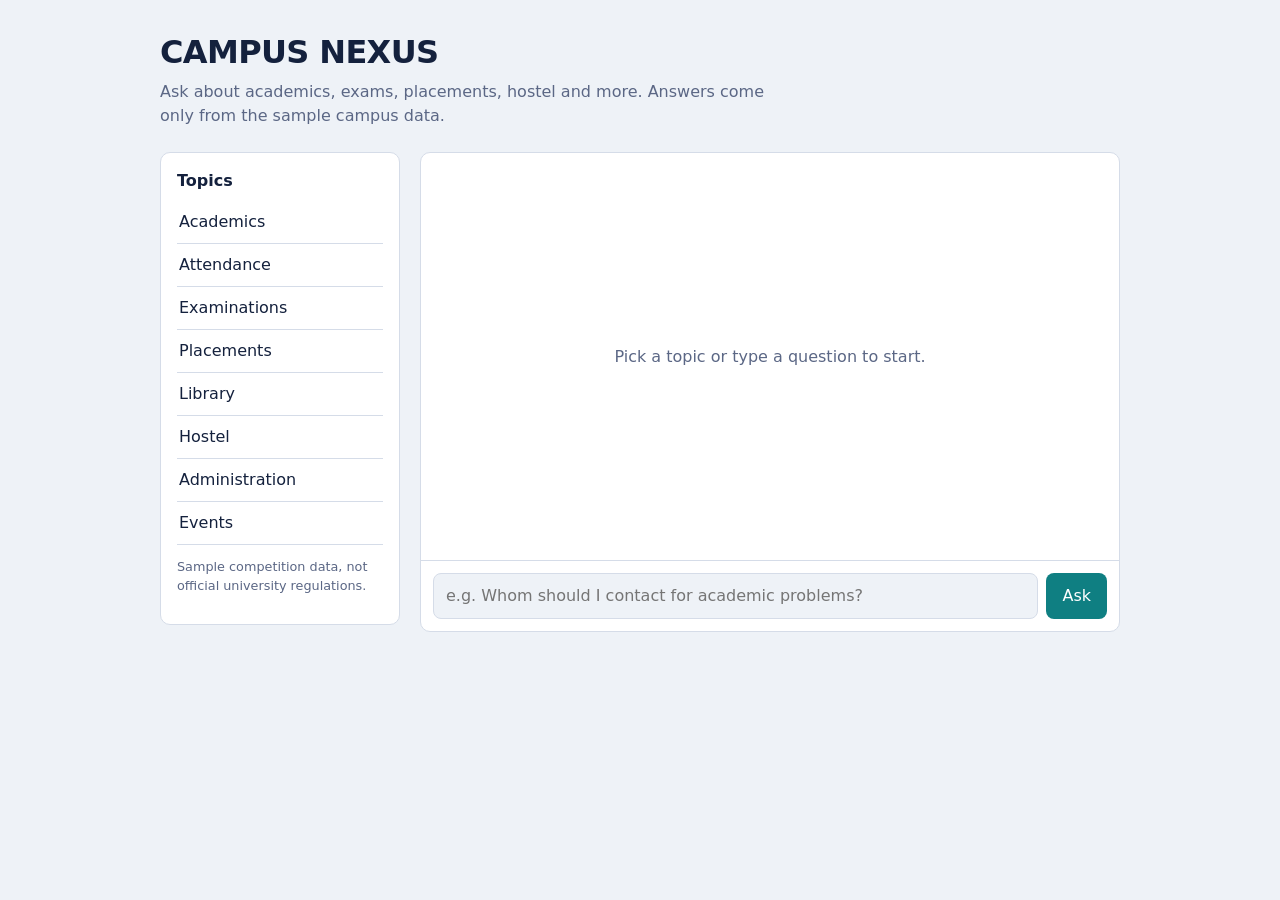
==== Campus Nexus Helpdesk.html @ ae685187 "Add files via upload" ====
<!doctype html>
<html lang="en">
<head>
<meta charset="utf-8">
<meta name="viewport" content="width=device-width, initial-scale=1, viewport-fit=cover">
<title>CAMPUS NEXUS · Presidency AI Helpdesk</title>
<style>
:root{--bg:#eef2f7;--panel:#fff;--ink:#14213d;--muted:#5b6785;--line:#d5dce8;--teal:#0f7f82;--amber:#a85f00;--amber-bg:#fff3de;--tealbg:#e2f4f4;box-sizing:border-box;padding-top:env(safe-area-inset-top,0px);padding-bottom:env(safe-area-inset-bottom,0px)}
@media (prefers-color-scheme:dark){:root:not([data-theme="light"]){--bg:#0e1626;--panel:#16213a;--ink:#e8edf8;--muted:#9aa7c4;--line:#2a3855;--teal:#4fc3c6;--amber:#f0b25a;--amber-bg:#3a2c12;--tealbg:#123238}}
:root[data-theme="dark"]{--bg:#0e1626;--panel:#16213a;--ink:#e8edf8;--muted:#9aa7c4;--line:#2a3855;--teal:#4fc3c6;--amber:#f0b25a;--amber-bg:#3a2c12;--tealbg:#123238}
*{box-sizing:border-box}
html{scroll-padding-top:env(safe-area-inset-top,0px)}
body{margin:0;background:var(--bg);color:var(--ink);font:16px/1.5 "Segoe UI",system-ui,sans-serif}
header{max-width:1000px;margin:0 auto;padding:28px 20px 8px}
h1{margin:0;font-size:2rem;letter-spacing:-.02em}
header p{margin:4px 0 0;color:var(--muted);max-width:60ch}
.layout{max-width:1000px;margin:0 auto;padding:16px 20px 32px;display:grid;grid-template-columns:240px 1fr;gap:20px}
.topics,.chat{background:var(--panel);border:1px solid var(--line);border-radius:10px}
.topics{padding:16px;align-self:start}
.topics h2{margin:0 0 8px;font-size:1rem}
ul{list-style:none;margin:0;padding:0}
li button{width:100%;text-align:left;background:none;border:0;border-bottom:1px solid var(--line);padding:9px 2px;font:inherit;color:var(--ink);cursor:pointer}
li button:hover{color:var(--teal)}
.chat{display:flex;flex-direction:column;min-height:480px}
.log{flex:1;padding:16px;overflow-y:auto;max-height:60vh;display:flex;flex-direction:column;gap:14px}
.empty{color:var(--muted);margin:auto}
.msg{max-width:85%;padding:10px 14px;border-radius:10px;white-space:pre-wrap}
.user{align-self:flex-end;background:var(--ink);color:var(--bg)}
.bot{align-self:flex-start;background:var(--bg);border:1px solid var(--line)}
.bot.na{background:var(--amber-bg);border-color:var(--amber)}
.meta{display:block;margin-top:8px;font-size:.8rem;color:var(--muted)}
.tag{display:inline-block;padding:1px 8px;border-radius:99px;margin-right:6px;background:var(--tealbg);color:var(--teal)}
.na .tag{background:transparent;color:var(--amber);border:1px solid var(--amber)}
form{display:flex;gap:8px;padding:12px;border-top:1px solid var(--line)}
input{flex:1;padding:10px 12px;border:1px solid var(--line);border-radius:8px;font:inherit;background:var(--bg);color:var(--ink)}
form button{padding:10px 16px;border:0;border-radius:8px;background:var(--teal);color:#fff;font:inherit;cursor:pointer}
:focus-visible{outline:3px solid var(--teal);outline-offset:2px}
.note{font-size:.8rem;color:var(--muted);margin-top:12px}
@media (max-width:720px){.layout{grid-template-columns:1fr}.msg{max-width:95%}}
</style>
</head>
<body>
<header>
  <h1>CAMPUS NEXUS</h1>
  <p>Ask about academics, exams, placements, hostel and more. Answers come only from the sample campus data.</p>
</header>
<main class="layout">
  <aside class="topics"><h2>Topics</h2><ul id="topics"></ul>
    <p class="note">Sample competition data, not official university regulations.</p></aside>
  <section class="chat">
    <div id="log" class="log" aria-live="polite"><p class="empty">Pick a topic or type a question to start.</p></div>
    <form id="form"><input id="q" placeholder="e.g. Whom should I contact for academic problems?" autocomplete="off" required><button type="submit">Ask</button></form>
  </section>
</main>
<script>
const K=[
{id:"academics",label:"Academics",fact:"Students may contact their faculty advisor for academic-related assistance.",t:["academic","academics","faculty advisor","advisor","subject","course","syllabus","mentor","faculty","study problem","academic problem","academic help"]},
{id:"attendance",label:"Attendance",fact:"Students should follow the minimum attendance requirement prescribed by university regulations. A numeric cutoff is not in the sample data.",t:["attendance","minimum attendance","present","shortage","bunk","absent"]},
{id:"examinations",label:"Examinations",fact:"Examination timetables and notifications are published through official university channels. A personal exam date is not in the sample data.",t:["exam","exams","examination","timetable","time table","schedule","notification","hall ticket","results"]},
{id:"placements",label:"Placements",fact:"Students may contact the Placement Department for training and placement-related information.",t:["placement","placements","training","internship","job","recruit","company","career","placement department"]},
{id:"library",label:"Library",fact:"Students may access library resources according to the library\u2019s timings and regulations. Exact opening hours are not in the sample data.",t:["library","book","books","journal","reading","library timing","library hours"]},
{id:"hostel",label:"Hostel",fact:"Hostel-related complaints should be submitted to the Hostel Administration.",t:["hostel","complaint","mess","room","warden","hostel administration"]},
{id:"administration",label:"Administration",fact:"Students may contact the respective administrative office for certificates and student records.",t:["admin","administration","certificate","bonafide","transcript","records","student records","office","tc","document"]},
{id:"events",label:"Events",fact:"University event announcements are shared through official communication channels. There is no live events calendar in the sample data.",t:["event","events","fest","technopia","announcement","workshop","seminar"]}];
const NO=["exact date","exact time","my next exam","when is my next","what date is","phone number","mobile number","email address","how much fee","hostel fee","room number","library closing time","library opening","what time does","marks","sgpa","cgpa"];
const esc=s=>s.replace(/[.*+?^${}()|[\]\\]/g,"\\$&");
const norm=s=>s.toLowerCase().replace(/[^a-z0-9\s]/g," ");
function retrieve(query){
  const q=norm(query),sc=[];
  for(const it of K){let s=0;
    if(new RegExp("\\b"+esc(it.id)+"\\b").test(q)||new RegExp("\\b"+esc(it.label.toLowerCase())+"\\b").test(q))s+=5;
    for(const t of it.t)if(new RegExp("\\b"+esc(t)+"\\b").test(q))s+=t.includes(" ")?3.2:1.6;
    if(s>0)sc.push([s,it]);}
  sc.sort((a,b)=>b[0]-a[0]);
  if(!sc.length)return[];
  return sc.slice(0,3).filter(p=>p[0]>=sc[0][0]*.45).map(p=>p[1]);
}
function localAnswer(query){
  const hits=retrieve(query),bad=NO.some(p=>query.toLowerCase().includes(p));
  if(bad||!hits.length)return{ok:true,status:"unavailable",sources:hits.map(h=>h.label),model:"built-in grounded engine",
    answer:"That specific detail is not in the supplied campus data, so I will not invent it. I can guide you on academics, examinations, placements, hostel, library, administration, attendance and events. For personal dates or unpublished numbers, please use official university channels."};
  return{ok:true,status:"grounded",sources:hits.map(h=>h.label),model:"built-in grounded engine",answer:hits[0].fact};
}
async function getAnswer(query){
  try{
    const r=await fetch("/api/ask",{method:"POST",headers:{"Content-Type":"application/json"},body:JSON.stringify({query})});
    if(r.ok){const d=await r.json();return{ok:true,status:d.status,sources:(d.sources||[]).map(s=>s.label),model:d.model,answer:d.answer};}
  }catch(e){}
  return localAnswer(query);
}
const log=document.getElementById("log"),input=document.getElementById("q");
function add(text,cls){log.querySelector(".empty")?.remove();const d=document.createElement("div");d.className="msg "+cls;d.textContent=text;log.append(d);log.scrollTop=log.scrollHeight;return d;}
async function ask(query){
  add(query,"user");
  const r=await getAnswer(query);
  const b=add(r.answer,"bot"+(r.status==="unavailable"?" na":""));
  const m=document.createElement("span");m.className="meta";
  const t=document.createElement("span");t.className="tag";t.textContent=r.status==="unavailable"?"Not in campus data":"Grounded";
  m.append(t,(r.sources.join(", ")||"No source matched")+" \u00b7 "+r.model);b.append(m);
}
document.getElementById("form").addEventListener("submit",e=>{e.preventDefault();const q=input.value.trim();if(q){input.value="";ask(q);}});
const ul=document.getElementById("topics");
for(const it of K){const li=document.createElement("li"),b=document.createElement("button");b.type="button";b.textContent=it.label;b.onclick=()=>ask("Tell me about "+it.label.toLowerCase());li.append(b);ul.append(li);}
</script>
</body>
</html>
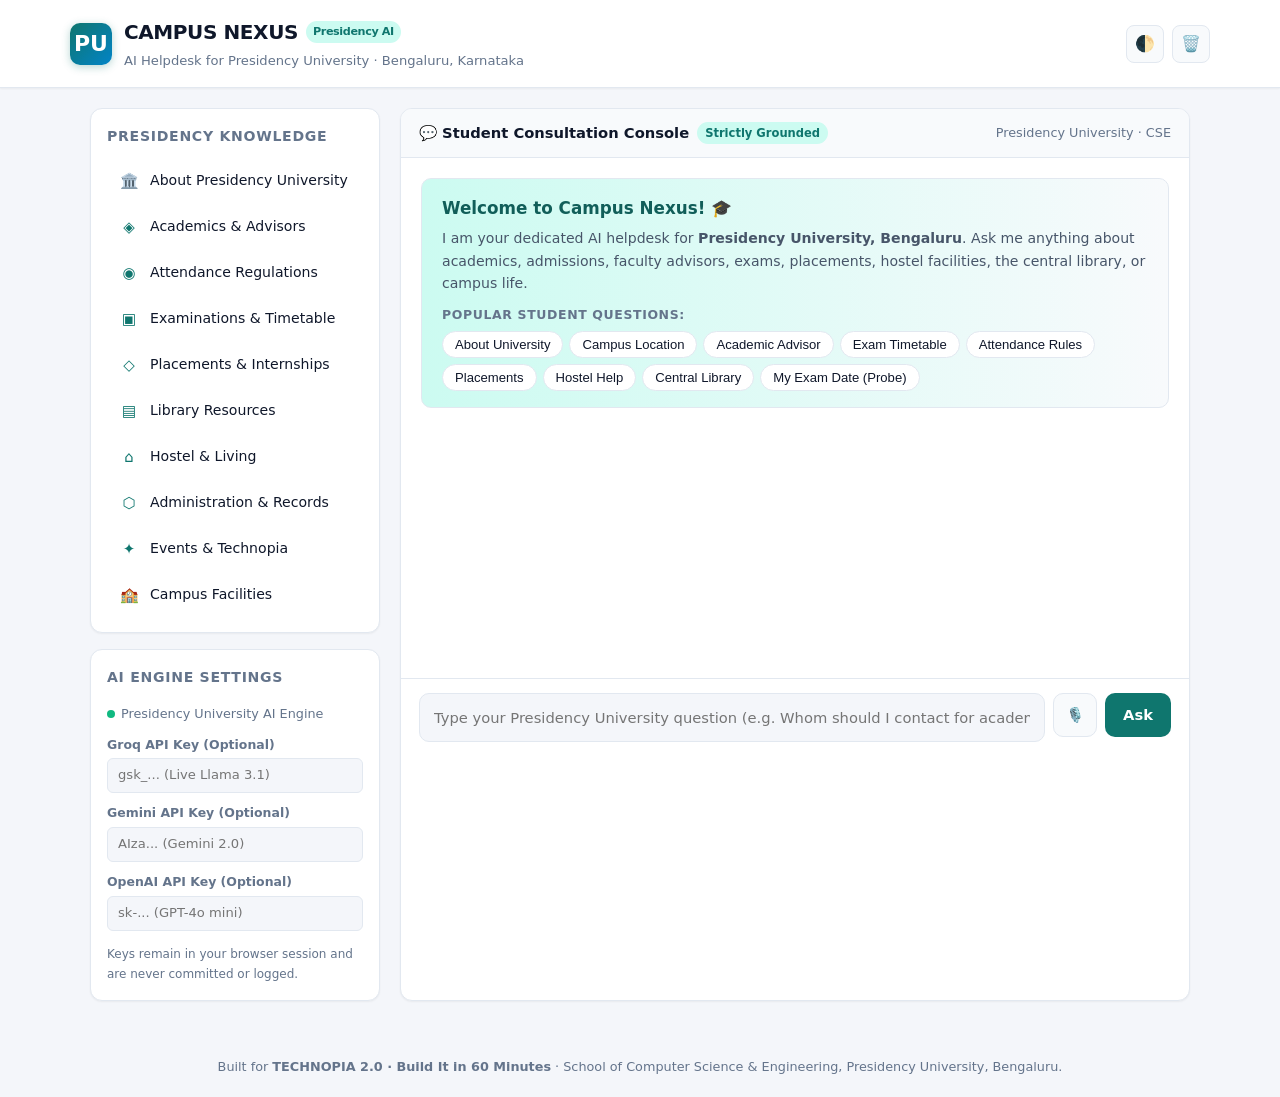
==== commit 8886417b: "Implement full Presidency University AI helpdesk, fix missing templates and backend errors" ====
--- a/Campus Nexus Helpdesk.html
+++ b/Campus Nexus Helpdesk.html
@@ -1,106 +1,1104 @@
 <!doctype html>
 <html lang="en">
 <head>
-<meta charset="utf-8">
-<meta name="viewport" content="width=device-width, initial-scale=1, viewport-fit=cover">
-<title>CAMPUS NEXUS · Presidency AI Helpdesk</title>
-<style>
-:root{--bg:#eef2f7;--panel:#fff;--ink:#14213d;--muted:#5b6785;--line:#d5dce8;--teal:#0f7f82;--amber:#a85f00;--amber-bg:#fff3de;--tealbg:#e2f4f4;box-sizing:border-box;padding-top:env(safe-area-inset-top,0px);padding-bottom:env(safe-area-inset-bottom,0px)}
-@media (prefers-color-scheme:dark){:root:not([data-theme="light"]){--bg:#0e1626;--panel:#16213a;--ink:#e8edf8;--muted:#9aa7c4;--line:#2a3855;--teal:#4fc3c6;--amber:#f0b25a;--amber-bg:#3a2c12;--tealbg:#123238}}
-:root[data-theme="dark"]{--bg:#0e1626;--panel:#16213a;--ink:#e8edf8;--muted:#9aa7c4;--line:#2a3855;--teal:#4fc3c6;--amber:#f0b25a;--amber-bg:#3a2c12;--tealbg:#123238}
-*{box-sizing:border-box}
-html{scroll-padding-top:env(safe-area-inset-top,0px)}
-body{margin:0;background:var(--bg);color:var(--ink);font:16px/1.5 "Segoe UI",system-ui,sans-serif}
-header{max-width:1000px;margin:0 auto;padding:28px 20px 8px}
-h1{margin:0;font-size:2rem;letter-spacing:-.02em}
-header p{margin:4px 0 0;color:var(--muted);max-width:60ch}
-.layout{max-width:1000px;margin:0 auto;padding:16px 20px 32px;display:grid;grid-template-columns:240px 1fr;gap:20px}
-.topics,.chat{background:var(--panel);border:1px solid var(--line);border-radius:10px}
-.topics{padding:16px;align-self:start}
-.topics h2{margin:0 0 8px;font-size:1rem}
-ul{list-style:none;margin:0;padding:0}
-li button{width:100%;text-align:left;background:none;border:0;border-bottom:1px solid var(--line);padding:9px 2px;font:inherit;color:var(--ink);cursor:pointer}
-li button:hover{color:var(--teal)}
-.chat{display:flex;flex-direction:column;min-height:480px}
-.log{flex:1;padding:16px;overflow-y:auto;max-height:60vh;display:flex;flex-direction:column;gap:14px}
-.empty{color:var(--muted);margin:auto}
-.msg{max-width:85%;padding:10px 14px;border-radius:10px;white-space:pre-wrap}
-.user{align-self:flex-end;background:var(--ink);color:var(--bg)}
-.bot{align-self:flex-start;background:var(--bg);border:1px solid var(--line)}
-.bot.na{background:var(--amber-bg);border-color:var(--amber)}
-.meta{display:block;margin-top:8px;font-size:.8rem;color:var(--muted)}
-.tag{display:inline-block;padding:1px 8px;border-radius:99px;margin-right:6px;background:var(--tealbg);color:var(--teal)}
-.na .tag{background:transparent;color:var(--amber);border:1px solid var(--amber)}
-form{display:flex;gap:8px;padding:12px;border-top:1px solid var(--line)}
-input{flex:1;padding:10px 12px;border:1px solid var(--line);border-radius:8px;font:inherit;background:var(--bg);color:var(--ink)}
-form button{padding:10px 16px;border:0;border-radius:8px;background:var(--teal);color:#fff;font:inherit;cursor:pointer}
-:focus-visible{outline:3px solid var(--teal);outline-offset:2px}
-.note{font-size:.8rem;color:var(--muted);margin-top:12px}
-@media (max-width:720px){.layout{grid-template-columns:1fr}.msg{max-width:95%}}
-</style>
+  <meta charset="utf-8">
+  <meta name="viewport" content="width=device-width, initial-scale=1, viewport-fit=cover">
+  <title>CAMPUS NEXUS · Presidency University AI Helpdesk</title>
+  <style>
+    :root {
+      --bg: #f4f6fa;
+      --panel: #ffffff;
+      --panel-alt: #f8fafc;
+      --ink: #0f172a;
+      --ink-secondary: #475569;
+      --muted: #64748b;
+      --line: #e2e8f0;
+      --accent: #0f766e;
+      --accent-light: #ccfbf1;
+      --accent-dark: #115e59;
+      --amber: #b45309;
+      --amber-bg: #fef3c7;
+      --amber-border: #fcd34d;
+      --blue: #1d4ed8;
+      --blue-bg: #dbeafe;
+      --shadow-sm: 0 1px 2px 0 rgb(0 0 0 / 0.05);
+      --shadow-md: 0 4px 6px -1px rgb(0 0 0 / 0.1), 0 2px 4px -2px rgb(0 0 0 / 0.1);
+      --radius: 12px;
+      --font: system-ui, -apple-system, BlinkMacSystemFont, "Segoe UI", Roboto, Oxygen, Ubuntu, Cantarell, sans-serif;
+    }
+
+    [data-theme="dark"] {
+      --bg: #0b1120;
+      --panel: #131c31;
+      --panel-alt: #1a253e;
+      --ink: #f1f5f9;
+      --ink-secondary: #cbd5e1;
+      --muted: #94a3b8;
+      --line: #22304d;
+      --accent: #2dd4bf;
+      --accent-light: #134e48;
+      --accent-dark: #14b8a6;
+      --amber: #f59e0b;
+      --amber-bg: #322108;
+      --amber-border: #78350f;
+      --blue: #60a5fa;
+      --blue-bg: #172554;
+      --shadow-sm: 0 1px 2px 0 rgb(0 0 0 / 0.4);
+      --shadow-md: 0 4px 6px -1px rgb(0 0 0 / 0.4);
+    }
+
+    @media (prefers-color-scheme: dark) {
+      :root:not([data-theme="light"]) {
+        --bg: #0b1120;
+        --panel: #131c31;
+        --panel-alt: #1a253e;
+        --ink: #f1f5f9;
+        --ink-secondary: #cbd5e1;
+        --muted: #94a3b8;
+        --line: #22304d;
+        --accent: #2dd4bf;
+        --accent-light: #134e48;
+        --accent-dark: #14b8a6;
+        --amber: #f59e0b;
+        --amber-bg: #322108;
+        --amber-border: #78350f;
+        --blue: #60a5fa;
+        --blue-bg: #172554;
+      }
+    }
+
+    * { box-sizing: border-box; }
+    body {
+      margin: 0;
+      background: var(--bg);
+      color: var(--ink);
+      font-family: var(--font);
+      font-size: 15px;
+      line-height: 1.6;
+      min-height: 100vh;
+      display: flex;
+      flex-direction: column;
+    }
+
+    /* Header */
+    header {
+      background: var(--panel);
+      border-bottom: 1px solid var(--line);
+      padding: 16px 24px;
+      position: sticky;
+      top: 0;
+      z-index: 20;
+      box-shadow: var(--shadow-sm);
+    }
+    .header-inner {
+      max-width: 1140px;
+      margin: 0 auto;
+      display: flex;
+      align-items: center;
+      justify-content: space-between;
+      gap: 16px;
+    }
+    .brand {
+      display: flex;
+      align-items: center;
+      gap: 12px;
+    }
+    .brand-icon {
+      width: 42px;
+      height: 42px;
+      border-radius: 10px;
+      background: linear-gradient(135deg, #0f766e, #0284c7);
+      color: #fff;
+      display: flex;
+      align-items: center;
+      justify-content: center;
+      font-size: 22px;
+      font-weight: 700;
+      box-shadow: 0 2px 8px rgba(15, 118, 110, 0.3);
+    }
+    .brand-info h1 {
+      margin: 0;
+      font-size: 1.25rem;
+      font-weight: 700;
+      letter-spacing: -0.02em;
+      display: flex;
+      align-items: center;
+      gap: 8px;
+    }
+    .brand-badge {
+      font-size: 0.7rem;
+      padding: 2px 7px;
+      border-radius: 99px;
+      background: var(--accent-light);
+      color: var(--accent);
+      font-weight: 600;
+    }
+    .brand-info p {
+      margin: 2px 0 0;
+      font-size: 0.82rem;
+      color: var(--muted);
+    }
+
+    .header-actions {
+      display: flex;
+      align-items: center;
+      gap: 8px;
+    }
+    .btn-icon {
+      background: var(--panel-alt);
+      border: 1px solid var(--line);
+      color: var(--ink);
+      width: 38px;
+      height: 38px;
+      border-radius: 8px;
+      cursor: pointer;
+      display: inline-flex;
+      align-items: center;
+      justify-content: center;
+      font-size: 16px;
+      transition: background 0.15s, border-color 0.15s;
+    }
+    .btn-icon:hover {
+      background: var(--line);
+    }
+
+    /* Main Layout */
+    .layout {
+      max-width: 1140px;
+      width: 100%;
+      margin: 20px auto;
+      padding: 0 20px 24px;
+      display: grid;
+      grid-template-columns: 290px 1fr;
+      gap: 20px;
+      flex: 1;
+    }
+
+    /* Sidebar */
+    .sidebar {
+      display: flex;
+      flex-direction: column;
+      gap: 16px;
+    }
+    .card {
+      background: var(--panel);
+      border: 1px solid var(--line);
+      border-radius: var(--radius);
+      padding: 16px;
+      box-shadow: var(--shadow-sm);
+    }
+    .card h2 {
+      margin: 0 0 12px;
+      font-size: 0.88rem;
+      text-transform: uppercase;
+      letter-spacing: 0.05em;
+      color: var(--muted);
+      font-weight: 700;
+    }
+
+    .topics-list {
+      list-style: none;
+      margin: 0;
+      padding: 0;
+      display: flex;
+      flex-direction: column;
+      gap: 4px;
+    }
+    .topic-btn {
+      width: 100%;
+      text-align: left;
+      background: none;
+      border: 1px solid transparent;
+      border-radius: 8px;
+      padding: 8px 10px;
+      font: inherit;
+      font-size: 0.88rem;
+      color: var(--ink);
+      cursor: pointer;
+      display: flex;
+      align-items: center;
+      gap: 10px;
+      transition: all 0.15s;
+    }
+    .topic-btn:hover {
+      background: var(--panel-alt);
+      border-color: var(--line);
+      color: var(--accent);
+    }
+    .topic-btn span.icon {
+      font-size: 15px;
+      width: 22px;
+      text-align: center;
+      color: var(--accent);
+    }
+
+    /* Settings Panel */
+    .settings-body {
+      display: flex;
+      flex-direction: column;
+      gap: 10px;
+      font-size: 0.84rem;
+    }
+    .field-group {
+      display: flex;
+      flex-direction: column;
+      gap: 4px;
+    }
+    .field-group label {
+      color: var(--muted);
+      font-size: 0.78rem;
+      font-weight: 600;
+    }
+    .field-group input, .field-group select {
+      background: var(--bg);
+      border: 1px solid var(--line);
+      border-radius: 6px;
+      padding: 6px 10px;
+      font: inherit;
+      font-size: 0.82rem;
+      color: var(--ink);
+    }
+    .model-indicator {
+      display: inline-flex;
+      align-items: center;
+      gap: 6px;
+      font-size: 0.8rem;
+      color: var(--muted);
+      margin-top: 4px;
+    }
+    .status-dot {
+      width: 8px;
+      height: 8px;
+      border-radius: 50%;
+      background: #10b981;
+    }
+
+    /* Chat Section */
+    .chat-section {
+      background: var(--panel);
+      border: 1px solid var(--line);
+      border-radius: var(--radius);
+      display: flex;
+      flex-direction: column;
+      min-height: 580px;
+      box-shadow: var(--shadow-sm);
+      overflow: hidden;
+    }
+    .chat-header {
+      padding: 12px 18px;
+      border-bottom: 1px solid var(--line);
+      background: var(--panel-alt);
+      display: flex;
+      align-items: center;
+      justify-content: space-between;
+    }
+    .chat-title {
+      font-weight: 600;
+      font-size: 0.92rem;
+      display: flex;
+      align-items: center;
+      gap: 8px;
+    }
+    .chat-status-pill {
+      font-size: 0.72rem;
+      font-weight: 600;
+      padding: 2px 8px;
+      border-radius: 99px;
+      background: var(--accent-light);
+      color: var(--accent);
+    }
+
+    .log {
+      flex: 1;
+      padding: 20px;
+      overflow-y: auto;
+      max-height: 520px;
+      display: flex;
+      flex-direction: column;
+      gap: 16px;
+    }
+
+    .welcome-banner {
+      background: linear-gradient(to right, var(--accent-light), var(--panel-alt));
+      border: 1px solid var(--line);
+      border-radius: 10px;
+      padding: 16px 20px;
+      color: var(--ink);
+    }
+    .welcome-banner h3 {
+      margin: 0 0 6px;
+      font-size: 1.05rem;
+      color: var(--accent-dark);
+    }
+    [data-theme="dark"] .welcome-banner h3 { color: var(--accent); }
+    .welcome-banner p {
+      margin: 0;
+      font-size: 0.88rem;
+      color: var(--ink-secondary);
+    }
+
+    .chips-label {
+      font-size: 0.78rem;
+      color: var(--muted);
+      font-weight: 600;
+      margin-top: 10px;
+      margin-bottom: 6px;
+      text-transform: uppercase;
+      letter-spacing: 0.05em;
+    }
+    .chips {
+      display: flex;
+      flex-wrap: wrap;
+      gap: 6px;
+    }
+    .chip {
+      background: var(--panel);
+      border: 1px solid var(--line);
+      border-radius: 99px;
+      padding: 5px 12px;
+      font-size: 0.82rem;
+      color: var(--ink);
+      cursor: pointer;
+      transition: all 0.15s;
+    }
+    .chip:hover {
+      border-color: var(--accent);
+      color: var(--accent);
+      background: var(--panel-alt);
+    }
+
+    /* Message Bubbles */
+    .msg {
+      max-width: 82%;
+      padding: 12px 16px;
+      border-radius: 14px;
+      font-size: 0.94rem;
+      line-height: 1.55;
+      position: relative;
+      word-wrap: break-word;
+      white-space: pre-wrap;
+    }
+    .msg.user {
+      align-self: flex-end;
+      background: var(--ink);
+      color: var(--bg);
+      border-bottom-right-radius: 4px;
+    }
+    .msg.bot {
+      align-self: flex-start;
+      background: var(--panel-alt);
+      border: 1px solid var(--line);
+      color: var(--ink);
+      border-bottom-left-radius: 4px;
+    }
+    .msg.bot.unavailable {
+      background: var(--amber-bg);
+      border-color: var(--amber-border);
+      color: var(--ink);
+    }
+
+    .meta {
+      display: flex;
+      flex-wrap: wrap;
+      align-items: center;
+      gap: 6px;
+      margin-top: 8px;
+      font-size: 0.76rem;
+      color: var(--muted);
+    }
+    .tag {
+      display: inline-block;
+      padding: 1px 8px;
+      border-radius: 99px;
+      font-size: 0.72rem;
+      font-weight: 600;
+      background: var(--accent-light);
+      color: var(--accent);
+    }
+    .unavailable .tag {
+      background: var(--amber-border);
+      color: var(--amber);
+    }
+
+    /* Composer */
+    .composer {
+      display: flex;
+      gap: 8px;
+      padding: 14px 18px;
+      border-top: 1px solid var(--line);
+      background: var(--panel);
+    }
+    .composer input {
+      flex: 1;
+      padding: 12px 14px;
+      border: 1px solid var(--line);
+      border-radius: 10px;
+      font: inherit;
+      font-size: 0.92rem;
+      background: var(--bg);
+      color: var(--ink);
+      transition: border-color 0.15s, box-shadow 0.15s;
+    }
+    .composer input:focus {
+      outline: none;
+      border-color: var(--accent);
+      box-shadow: 0 0 0 3px rgba(15, 118, 110, 0.15);
+    }
+    .composer button {
+      padding: 0 18px;
+      height: 44px;
+      border: 0;
+      border-radius: 10px;
+      background: var(--accent);
+      color: #fff;
+      font: inherit;
+      font-weight: 600;
+      font-size: 0.92rem;
+      cursor: pointer;
+      display: inline-flex;
+      align-items: center;
+      justify-content: center;
+      gap: 6px;
+      transition: background 0.15s;
+    }
+    .composer button:hover {
+      background: var(--accent-dark);
+    }
+    .composer button[type="button"] {
+      background: var(--panel-alt);
+      color: var(--ink);
+      border: 1px solid var(--line);
+      padding: 0 12px;
+    }
+    .composer button[type="button"]:hover {
+      background: var(--line);
+    }
+
+    /* Footer */
+    footer {
+      text-align: center;
+      padding: 12px 20px 20px;
+      font-size: 0.8rem;
+      color: var(--muted);
+    }
+    footer a { color: var(--accent); text-decoration: none; }
+    footer a:hover { text-decoration: underline; }
+
+    @media (max-width: 840px) {
+      .layout {
+        grid-template-columns: 1fr;
+        margin: 10px auto;
+        padding: 0 12px 20px;
+      }
+      .sidebar {
+        order: 2;
+      }
+      .chat-section {
+        min-height: 480px;
+      }
+      .msg {
+        max-width: 92%;
+      }
+    }
+  </style>
 </head>
 <body>
+
 <header>
-  <h1>CAMPUS NEXUS</h1>
-  <p>Ask about academics, exams, placements, hostel and more. Answers come only from the sample campus data.</p>
+  <div class="header-inner">
+    <div class="brand">
+      <div class="brand-icon">PU</div>
+      <div class="brand-info">
+        <h1>CAMPUS NEXUS <span class="brand-badge">Presidency AI</span></h1>
+        <p>AI Helpdesk for Presidency University · Bengaluru, Karnataka</p>
+      </div>
+    </div>
+    <div class="header-actions">
+      <button class="btn-icon" id="themeToggle" title="Toggle Dark/Light Mode">🌓</button>
+      <button class="btn-icon" id="clearBtn" title="Clear Chat">🗑️</button>
+    </div>
+  </div>
 </header>
+
 <main class="layout">
-  <aside class="topics"><h2>Topics</h2><ul id="topics"></ul>
-    <p class="note">Sample competition data, not official university regulations.</p></aside>
-  <section class="chat">
-    <div id="log" class="log" aria-live="polite"><p class="empty">Pick a topic or type a question to start.</p></div>
-    <form id="form"><input id="q" placeholder="e.g. Whom should I contact for academic problems?" autocomplete="off" required><button type="submit">Ask</button></form>
+  <!-- Left Column: Topics & Optional Settings -->
+  <aside class="sidebar">
+    <div class="card">
+      <h2>Presidency Knowledge</h2>
+      <ul class="topics-list" id="topics"></ul>
+    </div>
+
+    <div class="card">
+      <h2>AI Engine Settings</h2>
+      <div class="settings-body">
+        <div class="model-indicator">
+          <span class="status-dot"></span>
+          <span id="activeModelLabel">Presidency University AI Engine</span>
+        </div>
+        <div class="field-group">
+          <label for="groqKey">Groq API Key (Optional)</label>
+          <input id="groqKey" type="password" placeholder="gsk_... (Live Llama 3.1)">
+        </div>
+        <div class="field-group">
+          <label for="geminiKey">Gemini API Key (Optional)</label>
+          <input id="geminiKey" type="password" placeholder="AIza... (Gemini 2.0)">
+        </div>
+        <div class="field-group">
+          <label for="openaiKey">OpenAI API Key (Optional)</label>
+          <input id="openaiKey" type="password" placeholder="sk-... (GPT-4o mini)">
+        </div>
+        <p style="margin:4px 0 0;font-size:0.75rem;color:var(--muted)">Keys remain in your browser session and are never committed or logged.</p>
+      </div>
+    </div>
+  </aside>
+
+  <!-- Right Column: Interactive Chat -->
+  <section class="chat-section">
+    <div class="chat-header">
+      <div class="chat-title">
+        <span>💬 Student Consultation Console</span>
+        <span class="chat-status-pill">Strictly Grounded</span>
+      </div>
+      <div style="font-size:0.8rem;color:var(--muted)">Presidency University · CSE</div>
+    </div>
+
+    <div id="log" class="log" aria-live="polite">
+      <div class="welcome-banner">
+        <h3>Welcome to Campus Nexus! 🎓</h3>
+        <p>I am your dedicated AI helpdesk for <strong>Presidency University, Bengaluru</strong>. Ask me anything about academics, admissions, faculty advisors, exams, placements, hostel facilities, the central library, or campus life.</p>
+        <div class="chips-label">Popular student questions:</div>
+        <div class="chips">
+          <button class="chip" data-q="Tell me about Presidency University">About University</button>
+          <button class="chip" data-q="Where is Presidency University campus located?">Campus Location</button>
+          <button class="chip" data-q="Whom should I contact for academic problems?">Academic Advisor</button>
+          <button class="chip" data-q="Where can I find the examination timetable?">Exam Timetable</button>
+          <button class="chip" data-q="What is the minimum attendance requirement?">Attendance Rules</button>
+          <button class="chip" data-q="Whom should I contact for placement training?">Placements</button>
+          <button class="chip" data-q="How can I raise a hostel complaint?">Hostel Help</button>
+          <button class="chip" data-q="What facilities does the Central Library offer?">Central Library</button>
+          <button class="chip" data-q="What is the exact date of my next examination?">My Exam Date (Probe)</button>
+        </div>
+      </div>
+    </div>
+
+    <form id="form" class="composer">
+      <input id="q" placeholder="Type your Presidency University question (e.g. Whom should I contact for academic problems?)" autocomplete="off" required>
+      <button id="mic" type="button" title="Voice Input (Speech to Text)" hidden>🎙️</button>
+      <button type="submit" id="sendBtn">Ask</button>
+    </form>
   </section>
 </main>
+
+<footer>
+  Built for <strong>TECHNOPIA 2.0 · Build It in 60 Minutes</strong> · School of Computer Science & Engineering, Presidency University, Bengaluru.
+</footer>
+
 <script>
-const K=[
-{id:"academics",label:"Academics",fact:"Students may contact their faculty advisor for academic-related assistance.",t:["academic","academics","faculty advisor","advisor","subject","course","syllabus","mentor","faculty","study problem","academic problem","academic help"]},
-{id:"attendance",label:"Attendance",fact:"Students should follow the minimum attendance requirement prescribed by university regulations. A numeric cutoff is not in the sample data.",t:["attendance","minimum attendance","present","shortage","bunk","absent"]},
-{id:"examinations",label:"Examinations",fact:"Examination timetables and notifications are published through official university channels. A personal exam date is not in the sample data.",t:["exam","exams","examination","timetable","time table","schedule","notification","hall ticket","results"]},
-{id:"placements",label:"Placements",fact:"Students may contact the Placement Department for training and placement-related information.",t:["placement","placements","training","internship","job","recruit","company","career","placement department"]},
-{id:"library",label:"Library",fact:"Students may access library resources according to the library\u2019s timings and regulations. Exact opening hours are not in the sample data.",t:["library","book","books","journal","reading","library timing","library hours"]},
-{id:"hostel",label:"Hostel",fact:"Hostel-related complaints should be submitted to the Hostel Administration.",t:["hostel","complaint","mess","room","warden","hostel administration"]},
-{id:"administration",label:"Administration",fact:"Students may contact the respective administrative office for certificates and student records.",t:["admin","administration","certificate","bonafide","transcript","records","student records","office","tc","document"]},
-{id:"events",label:"Events",fact:"University event announcements are shared through official communication channels. There is no live events calendar in the sample data.",t:["event","events","fest","technopia","announcement","workshop","seminar"]}];
-const NO=["exact date","exact time","my next exam","when is my next","what date is","phone number","mobile number","email address","how much fee","hostel fee","room number","library closing time","library opening","what time does","marks","sgpa","cgpa"];
-const esc=s=>s.replace(/[.*+?^${}()|[\]\\]/g,"\\$&");
-const norm=s=>s.toLowerCase().replace(/[^a-z0-9\s]/g," ");
-function retrieve(query){
-  const q=norm(query),sc=[];
-  for(const it of K){let s=0;
-    if(new RegExp("\\b"+esc(it.id)+"\\b").test(q)||new RegExp("\\b"+esc(it.label.toLowerCase())+"\\b").test(q))s+=5;
-    for(const t of it.t)if(new RegExp("\\b"+esc(t)+"\\b").test(q))s+=t.includes(" ")?3.2:1.6;
-    if(s>0)sc.push([s,it]);}
-  sc.sort((a,b)=>b[0]-a[0]);
-  if(!sc.length)return[];
-  return sc.slice(0,3).filter(p=>p[0]>=sc[0][0]*.45).map(p=>p[1]);
+/* =========================================================================
+   PRESIDENCY UNIVERSITY KNOWLEDGE BASE & AI ENGINE
+   ========================================================================= */
+
+const PRESIDENCY_KNOWLEDGE = [
+  {
+    id: "about",
+    label: "About Presidency University",
+    icon: "🏛️",
+    summary: "Overview, approvals, location in Rajanukunte Bengaluru, and leadership.",
+    facts: [
+      "Presidency University is a private university established under the Presidency University Act (2013) by the Government of Karnataka and approved by UGC and AICTE.",
+      "The university campus is situated at Itgalpur, Rajanukunte, Yelahanka, Bengaluru, Karnataka (PIN 560064).",
+      "Presidency University comprises major academic divisions including the School of Computer Science & Engineering (host of TECHNOPIA), School of Engineering, School of Management, School of Information Science, School of Law, School of Commerce, and School of Design."
+    ],
+    triggers: [
+      "presidency university", "about university", "location", "where is", "address", "rajanukunte", "yelahanka",
+      "bangalore", "bengaluru", "ugc", "aicte", "karnataka", "campus", "established", "overview"
+    ]
+  },
+  {
+    id: "academics",
+    label: "Academics & Advisors",
+    icon: "◈",
+    summary: "Faculty advisors, courses, syllabus, and academic problem resolution.",
+    facts: [
+      "Students may contact their assigned Faculty Advisor for academic-related assistance, course selection, and mentorship.",
+      "Academic programs follow a Choice Based Credit System (CBCS) curriculum with continuous internal evaluations and end-term assessments.",
+      "For specific course syllabus or study challenges, students should consult the course instructor or department faculty advisor."
+    ],
+    triggers: [
+      "academic", "academics", "faculty advisor", "advisor", "adviser", "mentor", "faculty", "professor",
+      "teacher", "syllabus", "course", "subject", "curriculum", "study problem", "academic problem",
+      "academic help", "classes", "lecture"
+    ]
+  },
+  {
+    id: "attendance",
+    label: "Attendance Regulations",
+    icon: "◉",
+    summary: "Attendance requirements, ERP tracking, and regulations.",
+    facts: [
+      "Students should follow the minimum attendance requirement prescribed by university regulations.",
+      "A personal numeric attendance cutoff or student absence count is tracked on the official University Student ERP Portal, not in public data.",
+      "Regular attendance in both theory classes and laboratory sessions is mandatory to remain eligible for end-term university examinations."
+    ],
+    triggers: [
+      "attendance", "minimum attendance", "present", "absent", "absence", "shortage", "bunk", "leave",
+      "attendance rule", "attendance requirement", "erp attendance"
+    ]
+  },
+  {
+    id: "examinations",
+    label: "Examinations & Timetable",
+    icon: "▣",
+    summary: "Examination schedules, notifications, test patterns, and timetables.",
+    facts: [
+      "Examination timetables and notifications are published exclusively through official university communication channels and the student portal.",
+      "Specific personal exam dates, individual hall tickets, and personal seating allotments are published on the university student portal and are not in this public sample dataset.",
+      "Examinations include continuous internal evaluations (Mid-Term Tests) and Semester-End Examinations (SEE) conducted by the Office of the Controller of Examinations."
+    ],
+    triggers: [
+      "exam", "exams", "examination", "examinations", "timetable", "time table", "datesheet", "date sheet",
+      "schedule", "notification", "hall ticket", "results", "mid term", "end term", "test", "tests"
+    ]
+  },
+  {
+    id: "placements",
+    label: "Placements & Internships",
+    icon: "◇",
+    summary: "Placement Department, training programs, campus recruitment, and careers.",
+    facts: [
+      "Students may contact the Placement Department (Career Services Center) for training and placement-related information.",
+      "The placement cell provides corporate readiness training, aptitude coaching, resume building, and coordinates campus recruitment drives with leading companies.",
+      "Students looking for internships or career counseling should connect with the department placement coordinators."
+    ],
+    triggers: [
+      "placement", "placements", "training", "internship", "internships", "job", "jobs", "recruit",
+      "recruitment", "company", "companies", "career", "placement department", "campus drive", "interview", "hiring"
+    ]
+  },
+  {
+    id: "library",
+    label: "Library Resources",
+    icon: "▤",
+    summary: "Central library, book borrowing, digital repository, and reading rooms.",
+    facts: [
+      "Students may access central library resources according to the library's timings and regulations.",
+      "The university library offers textbooks, reference volumes, research journals, IEEE/ACM digital databases, and quiet study areas.",
+      "Exact opening hours and holiday schedules are posted at the library entrance and on the university portal."
+    ],
+    triggers: [
+      "library", "book", "books", "journal", "journals", "reading", "reading room", "borrow",
+      "librarian", "library timing", "library hours", "digital library", "research paper"
+    ]
+  },
+  {
+    id: "hostel",
+    label: "Hostel & Living",
+    icon: "⌂",
+    summary: "Hostel accommodation, warden, mess complaints, and administration.",
+    facts: [
+      "Hostel-related complaints should be submitted to the Hostel Administration and the designated Chief Warden.",
+      "Presidency University provides separate hostel facilities for boys and girls with furnished rooms, mess dining, Wi-Fi, and 24/7 campus security.",
+      "Room allotments, mess menus, and maintenance requests are managed directly through the hostel administration office."
+    ],
+    triggers: [
+      "hostel", "complaint", "complaints", "mess", "food", "room", "warden", "chief warden",
+      "hostel administration", "dorm", "accommodation", "stay"
+    ]
+  },
+  {
+    id: "administration",
+    label: "Administration & Records",
+    icon: "⬡",
+    summary: "Certificates, student records, bonafide letters, and administrative services.",
+    facts: [
+      "Students may contact the respective administrative office for certificates, bonafide letters, fee receipts, ID cards, and student records.",
+      "Requests for transcripts, transfer certificates (TC), and migration certificates must be submitted to the Registrar / Student Affairs administrative counter."
+    ],
+    triggers: [
+      "admin", "administration", "certificate", "certificates", "bonafide", "transcript", "transcripts",
+      "records", "student records", "office", "tc", "document", "documents", "id card", "registrar"
+    ]
+  },
+  {
+    id: "events",
+    label: "Events & Technopia",
+    icon: "✦",
+    summary: "University fests, TECHNOPIA 2.0, technical workshops, and student clubs.",
+    facts: [
+      "University event announcements are shared through official communication channels and university notice boards.",
+      "TECHNOPIA 2.0 is the premier technical fest organized by the School of Computer Science & Engineering (featuring hackathons, coding challenges, and 'Build It in 60 Minutes').",
+      "Students can participate in various student clubs, cultural fests, sports tournaments, and workshops throughout the academic year."
+    ],
+    triggers: [
+      "event", "events", "fest", "fests", "technopia", "technopia 2", "announcement", "workshop",
+      "workshops", "seminar", "seminars", "hackathon", "cultural", "competition", "clubs"
+    ]
+  },
+  {
+    id: "campus",
+    label: "Campus Facilities",
+    icon: "🏫",
+    summary: "Labs, cafeteria, sports complex, transport buses, and healthcare.",
+    facts: [
+      "Presidency University features a green sprawling campus equipped with high-tech computer labs, engineering workshops, and smart multimedia classrooms.",
+      "Campus amenities include food courts, cafes, an ATM, medical infirmary, sports grounds for football, basketball, and cricket, and dedicated university bus transport across Bengaluru."
+    ],
+    triggers: [
+      "facilities", "bus", "transport", "cafeteria", "canteen", "sports", "ground", "gym", "medical",
+      "doctor", "infirmary", "atm", "wi-fi", "wifi", "labs"
+    ]
+  }
+];
+
+const UNSUPPORTED_QUERIES = [
+  "exact date", "exact time", "my next exam", "when is my next", "what date is", "exam date", "date of exam",
+  "phone number", "mobile number", "contact number", "phone no", "mobile no", "email address", "email id",
+  "how much fee", "hostel fee", "tuition fee", "fee amount", "room number", "marks", "sgpa", "cgpa",
+  "my score", "library closing time", "library opening", "what time does", "salary", "package", "stipend",
+  "attendance percentage", "cutoff", "minimum percentage"
+];
+
+/* Normalization and regex-based retrieval */
+const esc = s => s.replace(/[.*+?^${}()|[\]\\]/g, "\\$&");
+const norm = s => s.toLowerCase().replace(/[^a-z0-9\s]/g, " ");
+
+function looksUnsupported(query) {
+  const q = query.toLowerCase();
+  return UNSUPPORTED_QUERIES.some(phrase => q.includes(phrase));
 }
-function localAnswer(query){
-  const hits=retrieve(query),bad=NO.some(p=>query.toLowerCase().includes(p));
-  if(bad||!hits.length)return{ok:true,status:"unavailable",sources:hits.map(h=>h.label),model:"built-in grounded engine",
-    answer:"That specific detail is not in the supplied campus data, so I will not invent it. I can guide you on academics, examinations, placements, hostel, library, administration, attendance and events. For personal dates or unpublished numbers, please use official university channels."};
-  return{ok:true,status:"grounded",sources:hits.map(h=>h.label),model:"built-in grounded engine",answer:hits[0].fact};
+
+function retrieve(query) {
+  const q = norm(query);
+  const scored = [];
+  for (const item of PRESIDENCY_KNOWLEDGE) {
+    let score = 0;
+    if (new RegExp("\\b" + esc(item.id) + "\\b").test(q) || new RegExp("\\b" + esc(item.label.toLowerCase()) + "\\b").test(q)) {
+      score += 5;
+    }
+    for (const t of item.triggers) {
+      if (new RegExp("\\b" + esc(t) + "\\b").test(q)) {
+        score += t.includes(" ") ? 3.5 : 1.8;
+      }
+    }
+    if (score > 0) scored.push({ score, item });
+  }
+  scored.sort((a, b) => b.score - a.score);
+  if (!scored.length) return [];
+  const top = scored[0].score;
+  return scored.slice(0, 3).filter(p => p.score >= top * 0.45).map(p => p.item);
 }
-async function getAnswer(query){
-  try{
-    const r=await fetch("/api/ask",{method:"POST",headers:{"Content-Type":"application/json"},body:JSON.stringify({query})});
-    if(r.ok){const d=await r.json();return{ok:true,status:d.status,sources:(d.sources||[]).map(s=>s.label),model:d.model,answer:d.answer};}
-  }catch(e){}
-  return localAnswer(query);
+
+function localPresidencyAI(query) {
+  const hits = retrieve(query);
+  const unsupported = looksUnsupported(query) || !hits.length;
+
+  if (unsupported) {
+    let specificNote = "That specific detail (such as exact personal dates, personal fee records, or unpublished contact numbers) is not in the supplied campus data.";
+    if (/exam/i.test(query) && /date/i.test(query)) {
+      specificNote = "Exact individual examination dates and personal hall tickets are published through official university channels and the student portal. I do not invent personal dates.";
+    } else if (/phone|mobile|email|contact/i.test(query)) {
+      specificNote = "Personal phone numbers and private email addresses are not listed in this dataset. Please contact the respective university office directly.";
+    } else if (/fee|cost|how much/i.test(query)) {
+      specificNote = "Individual student fee structures and account balances are managed via the university finance portal and cannot be disclosed here.";
+    }
+
+    return {
+      ok: true,
+      status: "unavailable",
+      sources: hits.map(h => h.label),
+      model: "Presidency Grounded Engine",
+      answer: `${specificNote} I can guide you on academics, admissions, faculty advisors, examination timetables, placements, central library, hostel, administration, and campus facilities. For personal records, please log in to the official Presidency University Student Portal.`
+    };
+  }
+
+  const top = hits[0];
+  let answerText = top.facts.join(" ");
+
+  // Conversational polish
+  if (top.id === "academics") {
+    answerText = `For academic assistance at Presidency University, you should contact your assigned Faculty Advisor. They assist with course enrollment, mentorship, and academic queries. ${top.facts[1]}`;
+  } else if (top.id === "examinations") {
+    answerText = `Examination timetables and schedules at Presidency University are published through official university channels and the student portal. ${top.facts[0]} Note: personal dates or individual hall tickets are accessed directly on the student ERP.`;
+  } else if (top.id === "placements") {
+    answerText = `The Placement Department (Career Services Center) at Presidency University manages corporate training and campus recruitment. ${top.facts[1]}`;
+  } else if (top.id === "hostel") {
+    answerText = `Hostel-related concerns or complaints should be submitted to the Hostel Administration and the Chief Warden. ${top.facts[1]}`;
+  } else if (top.id === "attendance") {
+    answerText = `Presidency University requires students to maintain the minimum prescribed attendance for both theory and practical classes. Individual attendance records are tracked on the student ERP portal.`;
+  }
+
+  return {
+    ok: true,
+    status: "grounded",
+    sources: hits.map(h => h.label),
+    model: "Presidency Grounded Engine",
+    answer: answerText
+  };
 }
-const log=document.getElementById("log"),input=document.getElementById("q");
-function add(text,cls){log.querySelector(".empty")?.remove();const d=document.createElement("div");d.className="msg "+cls;d.textContent=text;log.append(d);log.scrollTop=log.scrollHeight;return d;}
-async function ask(query){
-  add(query,"user");
-  const r=await getAnswer(query);
-  const b=add(r.answer,"bot"+(r.status==="unavailable"?" na":""));
-  const m=document.createElement("span");m.className="meta";
-  const t=document.createElement("span");t.className="tag";t.textContent=r.status==="unavailable"?"Not in campus data":"Grounded";
-  m.append(t,(r.sources.join(", ")||"No source matched")+" \u00b7 "+r.model);b.append(m);
+
+/* =========================================================================
+   OPTIONAL EXTERNAL LLM INTEGRATION (GROQ / GEMINI / OPENAI)
+   ========================================================================= */
+
+async function callLiveLLM(query, keys) {
+  const knowledgeSummary = PRESIDENCY_KNOWLEDGE.map(k => `- ${k.label}: ${k.facts.join(" ")}`).join("\n");
+  const systemPrompt = `You are CAMPUS NEXUS, the official AI helpdesk for Presidency University (Bengaluru, Karnataka).
+Strict rules:
+1. Answer ONLY using the official sample campus information below.
+2. If a student asks for exact personal exam dates, fees, phone numbers, or room numbers, explicitly refuse and explain that it is not available in public sample data.
+3. Keep answers warm, concise (2-4 sentences), and accurate.
+4. Always recommend the relevant office (Faculty Advisor, Placement Department, Hostel Administration, Controller of Examinations).
+
+OFFICIAL PRESIDENCY UNIVERSITY DATA:
+${knowledgeSummary}`;
+
+  // 1. Try Groq
+  if (keys.groq) {
+    const res = await fetch("https://api.groq.com/openai/v1/chat/completions", {
+      method: "POST",
+      headers: {
+        "Authorization": `Bearer ${keys.groq}`,
+        "Content-Type": "application/json"
+      },
+      body: JSON.stringify({
+        model: "llama-3.1-8b-instant",
+        messages: [
+          { role: "system", content: systemPrompt },
+          { role: "user", content: query }
+        ],
+        temperature: 0.2,
+        max_tokens: 280
+      })
+    });
+    if (!res.ok) throw new Error("Groq API error " + res.status);
+    const data = await res.json();
+    return { text: data.choices[0].message.content.trim(), model: "Llama 3.1 8B (Groq Live)" };
+  }
+
+  // 2. Try Gemini
+  if (keys.gemini) {
+    const res = await fetch(`https://generativelanguage.googleapis.com/v1beta/models/gemini-2.0-flash:generateContent?key=${keys.gemini}`, {
+      method: "POST",
+      headers: { "Content-Type": "application/json" },
+      body: JSON.stringify({
+        system_instruction: { parts: [{ text: systemPrompt }] },
+        contents: [{ role: "user", parts: [{ text: query }] }],
+        generationConfig: { temperature: 0.2, maxOutputTokens: 280 }
+      })
+    });
+    if (!res.ok) throw new Error("Gemini API error " + res.status);
+    const data = await res.json();
+    return { text: data.candidates[0].content.parts[0].text.trim(), model: "Gemini 2.0 Flash (Live)" };
+  }
+
+  // 3. Try OpenAI
+  if (keys.openai) {
+    const res = await fetch("https://api.openai.com/v1/chat/completions", {
+      method: "POST",
+      headers: {
+        "Authorization": `Bearer ${keys.openai}`,
+        "Content-Type": "application/json"
+      },
+      body: JSON.stringify({
+        model: "gpt-4o-mini",
+        messages: [
+          { role: "system", content: systemPrompt },
+          { role: "user", content: query }
+        ],
+        temperature: 0.2,
+        max_tokens: 280
+      })
+    });
+    if (!res.ok) throw new Error("OpenAI API error " + res.status);
+    const data = await res.json();
+    return { text: data.choices[0].message.content.trim(), model: "GPT-4o mini (OpenAI Live)" };
+  }
+
+  throw new Error("No live API keys configured.");
 }
-document.getElementById("form").addEventListener("submit",e=>{e.preventDefault();const q=input.value.trim();if(q){input.value="";ask(q);}});
-const ul=document.getElementById("topics");
-for(const it of K){const li=document.createElement("li"),b=document.createElement("button");b.type="button";b.textContent=it.label;b.onclick=()=>ask("Tell me about "+it.label.toLowerCase());li.append(b);ul.append(li);}
+
+/* =========================================================================
+   CORE DISPATCHER
+   ========================================================================= */
+
+async function getAnswer(query) {
+  const groq = document.getElementById("groqKey")?.value?.trim() || "";
+  const gemini = document.getElementById("geminiKey")?.value?.trim() || "";
+  const openai = document.getElementById("openaiKey")?.value?.trim() || "";
+  const hits = retrieve(query);
+  const unsupported = looksUnsupported(query) || !hits.length;
+
+  // 1. Try local Flask backend if running (/api/ask)
+  try {
+    const backendRes = await fetch("/api/ask", {
+      method: "POST",
+      headers: { "Content-Type": "application/json" },
+      body: JSON.stringify({ query, groqKey: groq, geminiKey: gemini, openaiKey: openai })
+    });
+    if (backendRes.ok) {
+      const d = await backendRes.json();
+      return {
+        ok: true,
+        status: d.status,
+        sources: (d.sources || []).map(s => s.label),
+        model: d.model,
+        answer: d.answer
+      };
+    }
+  } catch (e) {
+    // Backend not running, proceed to client-side AI engine
+  }
+
+  // 2. If user configured live LLM keys and question is not explicitly unsupported
+  if ((groq || gemini || openai) && !unsupported) {
+    try {
+      const llmResult = await callLiveLLM(query, { groq, gemini, openai });
+      return {
+        ok: true,
+        status: "grounded",
+        sources: hits.map(h => h.label),
+        model: llmResult.model,
+        answer: llmResult.text
+      };
+    } catch (err) {
+      console.warn("Live LLM failed, using built-in Presidency AI engine:", err);
+    }
+  }
+
+  // 3. Built-in instant grounded engine
+  return localPresidencyAI(query);
+}
+
+/* =========================================================================
+   UI & INTERACTION CONTROLLER
+   ========================================================================= */
+
+const log = document.getElementById("log");
+const form = document.getElementById("form");
+const input = document.getElementById("q");
+const sendBtn = document.getElementById("sendBtn");
+
+function addMessage(text, cls, metaInfo = null) {
+  const d = document.createElement("div");
+  d.className = "msg " + cls;
+  d.textContent = text;
+
+  if (metaInfo) {
+    const m = document.createElement("div");
+    m.className = "meta";
+
+    const tag = document.createElement("span");
+    tag.className = "tag";
+    tag.textContent = metaInfo.status === "unavailable" ? "Not in campus data" : "Presidency Grounded";
+    m.append(tag);
+
+    const srcSpan = document.createElement("span");
+    srcSpan.textContent = (metaInfo.sources?.length ? metaInfo.sources.join(", ") : "No source matched") + " · " + metaInfo.model;
+    m.append(srcSpan);
+
+    d.append(m);
+  }
+
+  log.append(d);
+  log.scrollTop = log.scrollHeight;
+  return d;
+}
+
+async function ask(query) {
+  query = query.trim();
+  if (!query) return;
+
+  addMessage(query, "user");
+  const waitBubble = addMessage("Consulting Presidency University knowledge base…", "bot");
+  sendBtn.disabled = true;
+
+  try {
+    const res = await getAnswer(query);
+    waitBubble.remove();
+    addMessage(res.answer, "bot" + (res.status === "unavailable" ? " unavailable" : ""), res);
+  } catch (err) {
+    waitBubble.remove();
+    addMessage("An unexpected error occurred while processing your question. Please try again.", "bot unavailable");
+  } finally {
+    sendBtn.disabled = false;
+    input.focus();
+  }
+}
+
+// Form submit
+form.addEventListener("submit", e => {
+  e.preventDefault();
+  const q = input.value.trim();
+  if (q) {
+    input.value = "";
+    ask(q);
+  }
+});
+
+// Render Sidebar Topics
+const topicsUl = document.getElementById("topics");
+PRESIDENCY_KNOWLEDGE.forEach(item => {
+  const li = document.createElement("li");
+  const btn = document.createElement("button");
+  btn.type = "button";
+  btn.className = "topic-btn";
+  btn.innerHTML = `<span class="icon">${item.icon}</span> <span>${item.label}</span>`;
+  btn.title = item.summary;
+  btn.onclick = () => ask(`Tell me about ${item.label.toLowerCase()} at Presidency University`);
+  li.append(btn);
+  topicsUl.append(li);
+});
+
+// Quick Chips click handler
+document.querySelectorAll(".chip").forEach(chip => {
+  chip.addEventListener("click", () => {
+    const q = chip.getAttribute("data-q");
+    if (q) ask(q);
+  });
+});
+
+// Theme Toggle
+const themeBtn = document.getElementById("themeToggle");
+themeBtn.addEventListener("click", () => {
+  const current = document.documentElement.getAttribute("data-theme");
+  const next = current === "dark" ? "light" : "dark";
+  document.documentElement.setAttribute("data-theme", next);
+  localStorage.setItem("pu_theme", next);
+});
+const savedTheme = localStorage.getItem("pu_theme");
+if (savedTheme) document.documentElement.setAttribute("data-theme", savedTheme);
+
+// Clear Chat
+document.getElementById("clearBtn").addEventListener("click", () => {
+  if (confirm("Clear consultation history?")) {
+    const messages = log.querySelectorAll(".msg");
+    messages.forEach(m => m.remove());
+  }
+});
+
+// Speech Recognition (Voice input)
+const SpeechRec = window.SpeechRecognition || window.webkitSpeechRecognition;
+if (SpeechRec) {
+  const micBtn = document.getElementById("mic");
+  micBtn.hidden = false;
+  micBtn.addEventListener("click", () => {
+    try {
+      const rec = new SpeechRec();
+      rec.lang = "en-IN";
+      micBtn.style.color = "#ef4444";
+      rec.onresult = (e) => {
+        input.value = e.results[0][0].transcript;
+        input.focus();
+      };
+      rec.onend = () => { micBtn.style.color = ""; };
+      rec.onerror = () => { micBtn.style.color = ""; };
+      rec.start();
+    } catch (e) {
+      micBtn.style.color = "";
+    }
+  });
+}
 </script>
+
 </body>
 </html>
